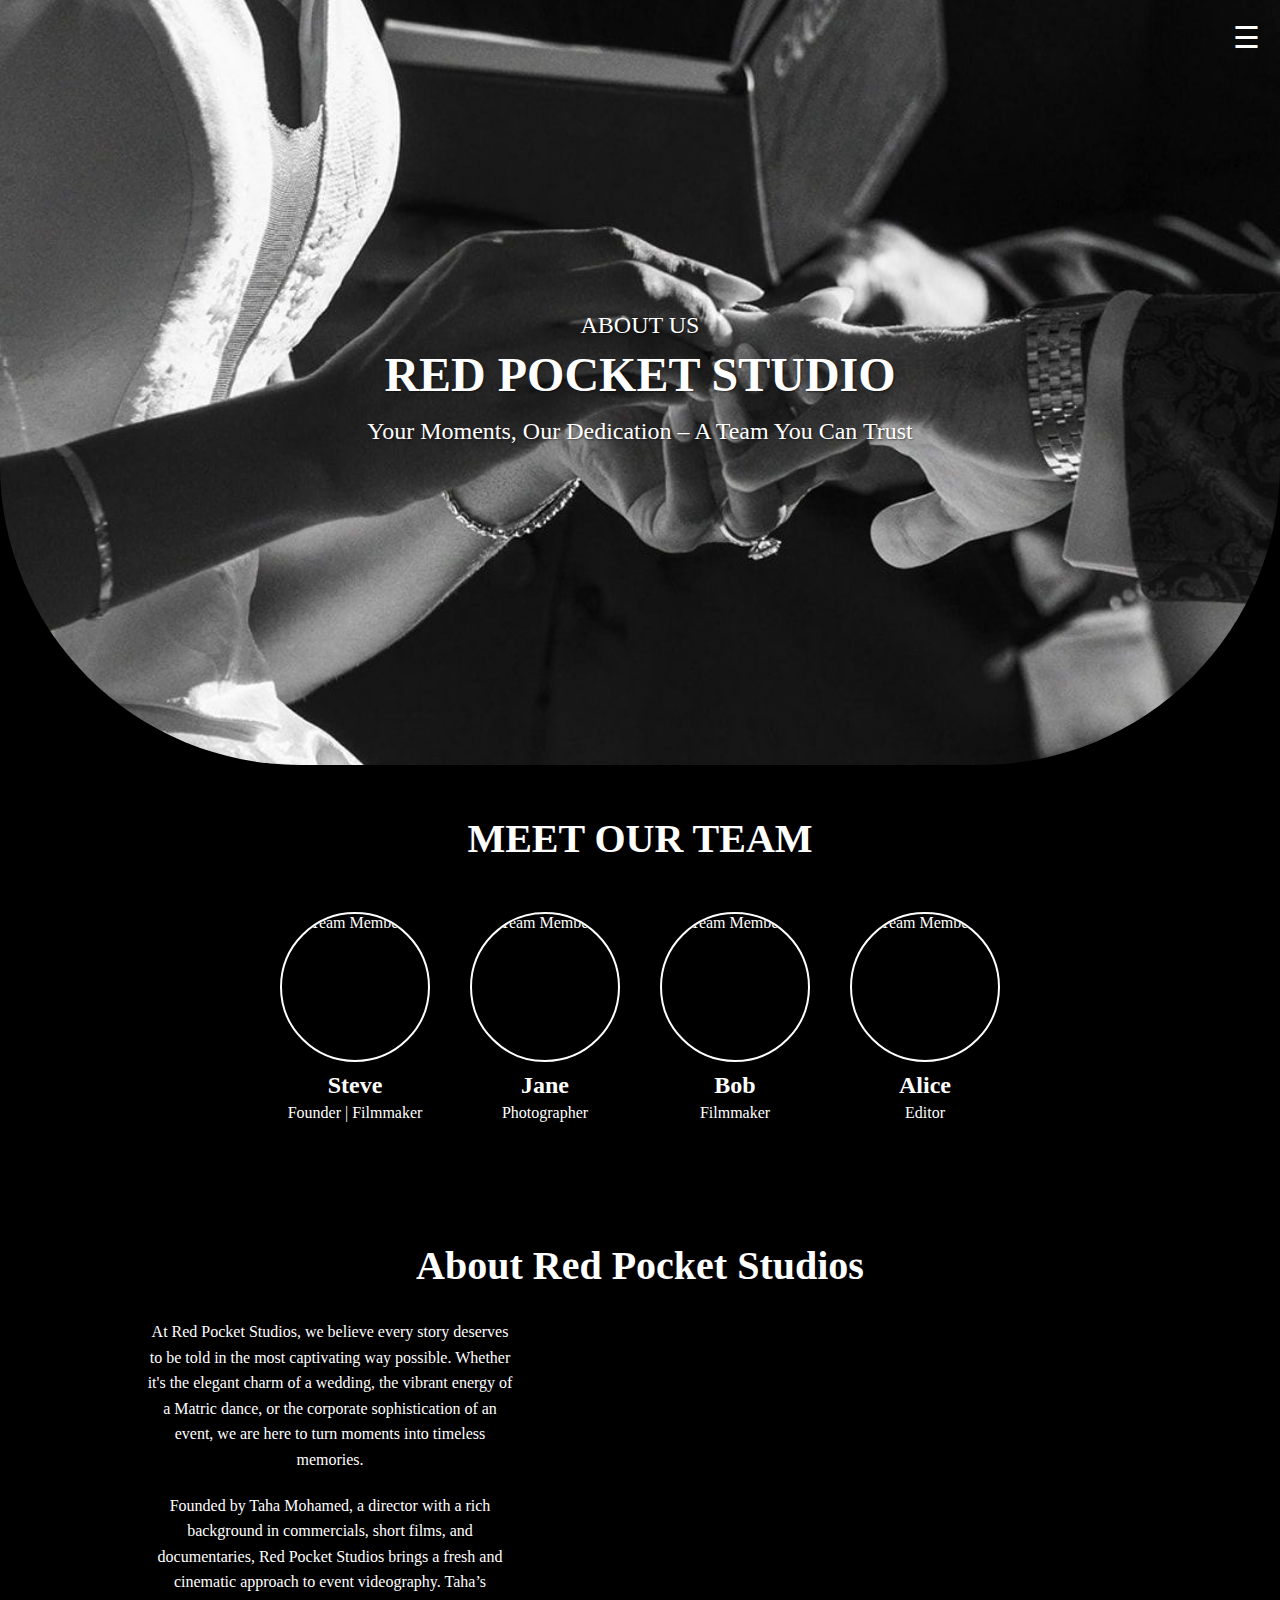
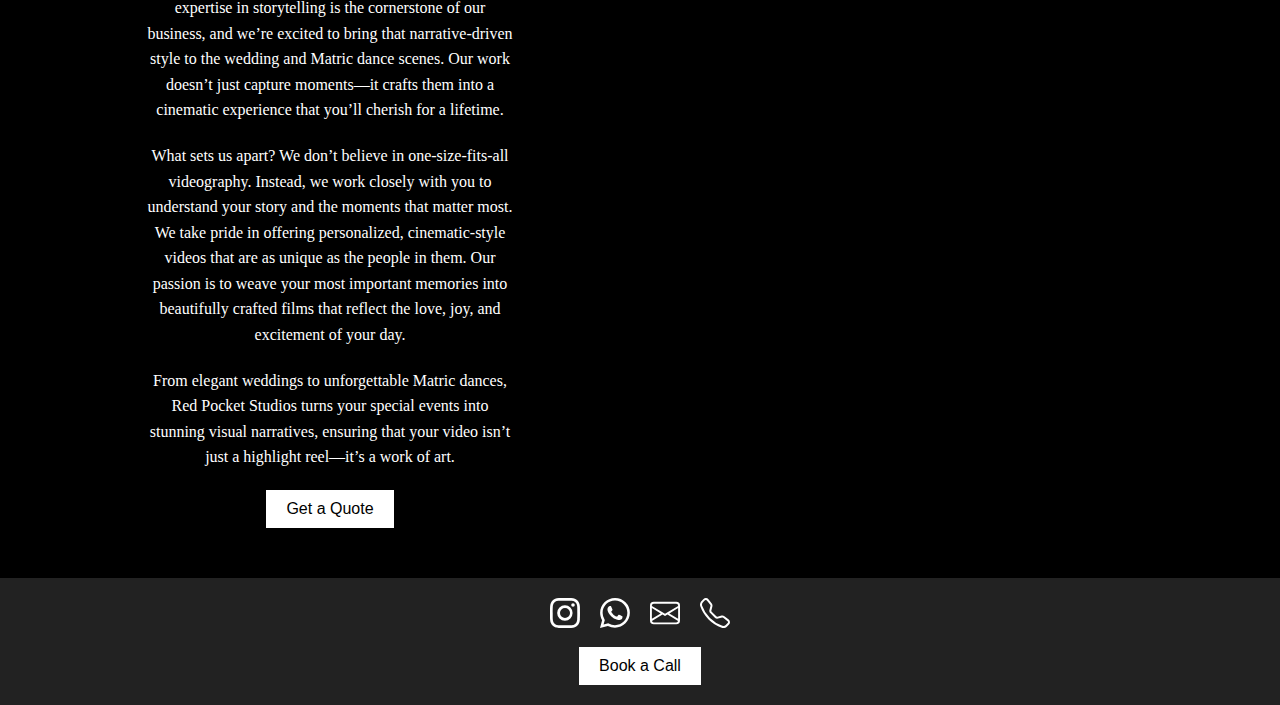
==== aboutus.html @ ab4dbc84 "yeh there is something wrong" ====
<!DOCTYPE html>
<html lang="en">
<head>
    <meta charset="UTF-8">
    <meta name="viewport" content="width=device-width, initial-scale=1.0">
    <title>About Us | Red Pocket Studio</title>
    <link rel="stylesheet" href="css/about.css">
</head>
<body>

    <!-- Hero Section -->
    <header class="hero">
        <div class="header-container">
            <p class="slogan">ABOUT US</p>
            <h1 class="title"> RED POCKET STUDIO</h1>
            <p class="slogan">Your Moments, Our Dedication – A Team You Can Trust</p>
        </div>

        <!-- Navigation -->
        <div class="hamburger" onclick="toggleNav()">&#9776;</div>
        <div id="navOverlay" class="overlay">
            <a href="javascript:void(0)" class="closebtn" onclick="toggleNav()">&times;</a>
            <div class="overlay-content">
                <a href="index.html">Home</a>
                <a href="aboutus.html">About Us</a>
                <a href="package.html">Packages</a>
                <a href="ourwork.html">Our Work</a>
                <a href="onlineweddinginvitation.html">Online Wedding Invitation</a>
                <a href="wireframes.html">Wireframes</a>
            </div>
        </div>
    </header>

    <!-- Meet Our Team Section -->
<section class="team-section">
    <h2 class="team-heading">MEET OUR TEAM</h2>
    <div class="team-container">
        <div class="team-member">
            <div class="profile-pic">
                <img src="../Assignment3-2540640/img/tm1.jpg" alt="Team Member 1">
            </div>
            <h3 class="member-name">Steve</h3>
            <p class="member-job">Founder | Filmmaker</p>
        </div>
        <div class="team-member">
            <div class="profile-pic">
                <img src="../Assignment3-2540640/img/tm2.JPG" alt="Team Member 2">
            </div>
            <h3 class="member-name">Jane</h3>
            <p class="member-job">Photographer</p>
        </div>
        <div class="team-member">
            <div class="profile-pic">
                <img src="../Assignment3-2540640/img/tm3.jpg" alt="Team Member 3">
            </div>
            <h3 class="member-name">Bob </h3>
            <p class="member-job">Filmmaker</p>
        </div>
        <div class="team-member">
            <div class="profile-pic">
                <img src="../Assignment3-2540640/img/tm4.JPG" alt="Team Member 4">
            </div>
            <h3 class="member-name">Alice </h3>
            <p class="member-job">Editor</p>
        </div>
    </div>
</section>

<!-- The actual about us  -->

<section class="about-section">
    <h2 class="about-heading">About Red Pocket Studios</h2>
    <div class="about-content">
        <div class="about-text">
            <p>
                At Red Pocket Studios, we believe every story deserves to be told in the most captivating way possible. Whether it's the elegant charm of a wedding, the vibrant energy of a Matric dance, or the corporate sophistication of an event, we are here to turn moments into timeless memories.
            </p>
            <p>
                Founded by Taha Mohamed, a director with a rich background in commercials, short films, and documentaries, Red Pocket Studios brings a fresh and cinematic approach to event videography. Taha’s expertise in storytelling is the cornerstone of our business, and we’re excited to bring that narrative-driven style to the wedding and Matric dance scenes. Our work doesn’t just capture moments—it crafts them into a cinematic experience that you’ll cherish for a lifetime.
            </p>
            <p>
                What sets us apart? We don’t believe in one-size-fits-all videography. Instead, we work closely with you to understand your story and the moments that matter most. We take pride in offering personalized, cinematic-style videos that are as unique as the people in them. Our passion is to weave your most important memories into beautifully crafted films that reflect the love, joy, and excitement of your day.
            </p>
            <p>
                From elegant weddings to unforgettable Matric dances, Red Pocket Studios turns your special events into stunning visual narratives, ensuring that your video isn’t just a highlight reel—it’s a work of art.
            </p>
            <button class="quote-btn" onclick="openForm()">Get a Quote</button>
        </div>
        <div class="about-video">
            <div class="video-container">
            <iframe 
                width="100%" 
                height="200%" 
                src="https://www.youtube.com/embed/3wDnIk5tuwY" 
                frameborder="0" 
                allow="accelerometer; autoplay; clipboard-write; encrypted-media; gyroscope; picture-in-picture" 
                frameborder="0" 
                allowfullscreen>
            </iframe>
        </div>
    </div>
</section>

<div id="quoteForm" class="form-overlay">
    <div class="form-content">
        <span class="closebtn" onclick="closeForm()">&times;</span>
        <div id="calendly-widget">
            <!-- Calendly inline widget will be inserted here -->
        </div>
    </div>
</div>


<!-- Footer -->
<footer>
    <div class="footer-content">
        
        <div class="social-links">
            <a href="https://instagram.com" target="_blank" aria-label="Instagram">
                <svg xmlns="http://www.w3.org/2000/svg" width="30" height="30" fill="currentColor" class="bi bi-instagram" viewBox="0 0 16 16">
                    <path d="M8 0C5.829 0 5.556.01 4.703.048 3.85.088 3.269.222 2.76.42a3.9 3.9 0 0 0-1.417.923A3.9 3.9 0 0 0 .42 2.76C.222 3.268.087 3.85.048 4.7.01 5.555 0 5.827 0 8.001c0 2.172.01 2.444.048 3.297.04.852.174 1.433.372 1.942.205.526.478.972.923 1.417.444.445.89.719 1.416.923.51.198 1.09.333 1.942.372C5.555 15.99 5.827 16 8 16s2.444-.01 3.298-.048c.851-.04 1.434-.174 1.943-.372a3.9 3.9 0 0 0 1.416-.923c.445-.445.718-.891.923-1.417.197-.509.332-1.09.372-1.942C15.99 10.445 16 10.173 16 8s-.01-2.445-.048-3.299c-.04-.851-.175-1.433-.372-1.941a3.9 3.9 0 0 0-.923-1.417A3.9 3.9 0 0 0 13.24.42c-.51-.198-1.092-.333-1.943-.372C10.443.01 10.172 0 7.998 0zm-.717 1.442h.718c2.136 0 2.389.007 3.232.046.78.035 1.204.166 1.486.275.373.145.64.319.92.599s.453.546.598.92c.11.281.24.705.275 1.485.039.843.047 1.096.047 3.231s-.008 2.389-.047 3.232c-.035.78-.166 1.203-.275 1.485a2.5 2.5 0 0 1-.599.919c-.28.28-.546.453-.92.598-.28.11-.704.24-1.485.276-.843.038-1.096.047-3.232.047s-2.39-.009-3.233-.047c-.78-.036-1.203-.166-1.485-.276a2.5 2.5 0 0 1-.92-.598 2.5 2.5 0 0 1-.6-.92c-.109-.281-.24-.705-.275-1.485-.038-.843-.046-1.096-.046-3.233s.008-2.388.046-3.231c.036-.78.166-1.204.276-1.486.145-.373.319-.64.599-.92s.546-.453.92-.598c.282-.11.705-.24 1.485-.276.738-.034 1.024-.044 2.515-.045zm4.988 1.328a.96.96 0 1 0 0 1.92.96.96 0 0 0 0-1.92m-4.27 1.122a4.109 4.109 0 1 0 0 8.217 4.109 4.109 0 0 0 0-8.217m0 1.441a2.667 2.667 0 1 1 0 5.334 2.667 2.667 0 0 1 0-5.334"/>
                </svg>
            </a>
            <a href="https://wa.me/your-number" target="_blank" aria-label="WhatsApp">
                <svg xmlns="http://www.w3.org/2000/svg" width="30" height="30" fill="currentColor" class="bi bi-whatsapp" viewBox="0 0 16 16">
                    <path d="M13.601 2.326A7.85 7.85 0 0 0 7.994 0C3.627 0 .068 3.558.064 7.926c0 1.399.366 2.76 1.057 3.965L0 16l4.204-1.102a7.9 7.9 0 0 0 3.79.965h.004c4.368 0 7.926-3.558 7.93-7.93A7.9 7.9 0 0 0 13.6 2.326zM7.994 14.521a6.6 6.6 0 0 1-3.356-.92l-.24-.144-2.494.654.666-2.433-.156-.251a6.56 6.56 0 0 1-1.007-3.505c0-3.626 2.957-6.584 6.591-6.584a6.56 6.56 0 0 1 4.66 1.931 6.56 6.56 0 0 1 1.928 4.66c-.004 3.639-2.961 6.592-6.592 6.592m3.615-4.934c-.197-.099-1.17-.578-1.353-.646-.182-.065-.315-.099-.445.099-.133.197-.513.646-.627.775-.114.133-.232.148-.43.05-.197-.1-.836-.308-1.592-.985-.59-.525-.985-1.175-1.103-1.372-.114-.198-.011-.304.088-.403.087-.088.197-.232.296-.346.1-.114.133-.198.198-.33.065-.134.034-.248-.015-.347-.05-.099-.445-1.076-.612-1.47-.16-.389-.323-.335-.445-.34-.114-.007-.247-.007-.38-.007a.73.73 0 0 0-.529.247c-.182.198-.691.677-.691 1.654s.71 1.916.81 2.049c.098.133 1.394 2.132 3.383 2.992.47.205.84.326 1.129.418.475.152.904.129 1.246.08.38-.058 1.171-.48 1.338-.943.164-.464.164-.86.114-.943-.049-.084-.182-.133-.38-.232"/>
                  </svg>
            </a>
            <a href="mailto:youremail@example.com" aria-label="Email">
                <svg xmlns="http://www.w3.org/2000/svg" width="30" height="30" fill="currentColor" class="bi bi-envelope" viewBox="0 0 16 16">
                    <path d="M0 4a2 2 0 0 1 2-2h12a2 2 0 0 1 2 2v8a2 2 0 0 1-2 2H2a2 2 0 0 1-2-2zm2-1a1 1 0 0 0-1 1v.217l7 4.2 7-4.2V4a1 1 0 0 0-1-1zm13 2.383-4.708 2.825L15 11.105zm-.034 6.876-5.64-3.471L8 9.583l-1.326-.795-5.64 3.47A1 1 0 0 0 2 13h12a1 1 0 0 0 .966-.741M1 11.105l4.708-2.897L1 5.383z"/>
                  </svg>
            </a>
            <a href="tel:+yourphonenumber">
                <svg xmlns="http://www.w3.org/2000/svg" width="30" height="30" fill="currentColor" class="bi bi-telephone" viewBox="0 0 16 16">
                    <path d="M3.654 1.328a.678.678 0 0 0-1.015-.063L1.605 2.3c-.483.484-.661 1.169-.45 1.77a17.6 17.6 0 0 0 4.168 6.608 17.6 17.6 0 0 0 6.608 4.168c.601.211 1.286.033 1.77-.45l1.034-1.034a.678.678 0 0 0-.063-1.015l-2.307-1.794a.68.68 0 0 0-.58-.122l-2.19.547a1.75 1.75 0 0 1-1.657-.459L5.482 8.062a1.75 1.75 0 0 1-.46-1.657l.548-2.19a.68.68 0 0 0-.122-.58zM1.884.511a1.745 1.745 0 0 1 2.612.163L6.29 2.98c.329.423.445.974.315 1.494l-.547 2.19a.68.68 0 0 0 .178.643l2.457 2.457a.68.68 0 0 0 .644.178l2.189-.547a1.75 1.75 0 0 1 1.494.315l2.306 1.794c.829.645.905 1.87.163 2.611l-1.034 1.034c-.74.74-1.846 1.065-2.877.702a18.6 18.6 0 0 1-7.01-4.42 18.6 18.6 0 0 1-4.42-7.009c-.362-1.03-.037-2.137.703-2.877z"/>
                  </svg>
            </a>
        </div>
        <button class="quote-btn" onclick="openForm()">Book a Call</button>
    </div>
</footer>

    <script src="jscript/about.js"></script>
    

</body>




</html>
---- css/about.css ----
/* Reset */
* {
    margin: 0;
    padding: 0;
    box-sizing: border-box;
}

body {
    background-color: black; 
    color: white; 
}

/* Hero Section Styling */
.hero {
    height: 85vh;
    background-image: url('../img/img1.JPG'); 
    background-size: cover;
    background-position: center;
    display: flex;
    flex-direction: column;
    justify-content: center;
    align-items: center;
    color: white;
    text-align: center;
    position: relative;
    overflow: hidden; 
    border-bottom-left-radius: 0 ;
    border-bottom-right-radius: 0; 
}

.header-container .slogan {
    font-size: 24px; 
    margin-bottom: 0.5rem;
    font-weight: 300;
    text-shadow: 1px 1px 2px rgba(0, 0, 0, 0.5);
}


.header-container .title {
    font-family: 'Italiana', serif;
    font-size: 48px;
    font-weight: bold;
    margin-bottom: 1rem;
    text-shadow: 1px 1px 2px rgba(0, 0, 0, 0.5);
}


/* Media query for larger screens */
@media (min-width: 768px) {
    .hero {
        border-bottom-left-radius: 300px; 
        border-bottom-right-radius: 300px; 
    }
}

/* Media query for smaller screens */
@media (max-width: 767px) {
    .hero {
        height: 70vh; 
        border-bottom-left-radius: 0; 
        border-bottom-right-radius: 0; 
    }

    .header-container .slogan {
        font-size: 1.2rem; 
    }

    .header-container .title {
        font-size: 2.5rem; 
    }
}

/* Hamburger Icon Styling */
.hamburger {
    position: absolute;
    top: 20px;
    right: 20px;
    font-size: 30px;
    cursor: pointer;
    color: white;
}

/* Overlay Menu */
.overlay {
    height: 100%;
    width: 0;
    position: fixed;
    top: 0;
    left: 0;
    background-color: rgba(52, 49, 49, 0.9);
    overflow-x: hidden;
    transition: 0.5s;
    z-index: 1000;
}

.overlay-content {
    position: relative;
    top: 25%;
    width: 100%;
    text-align: center;
}

.overlay-content a {
    padding: 10px;
    font-size: 25px;
    color: white;
    text-decoration: none;
    display: block;
    transition: 0.3s;
}

.overlay-content a:hover {
    color: gold;
}

.closebtn {
    color: white;
    position: absolute;
    top: 20px;
    right: 45px;
    font-size: 40px;
    cursor: pointer;
}

/* overlay for smaller screens */
@media (max-width: 767px) {
    .hamburger {
        font-size: 25px; 
        top: 15px; 
        right: 15px; 
    }

    .overlay-content a {
        font-size: 20px; 
    }

    .closebtn {
        top: 15px; 
        right: 30px; 
        font-size: 30px; 
    }
}

/* Quote button */
.quote-btn,
.footer-quote-btn {
    font-size: 16px;
    padding: 10px 20px;
    background-color: #ffffff;
    color: rgb(0, 0, 0);
    border: none;
    cursor: pointer;
    transition: background-color 0.3s;
}

.quote-btn:hover,
.footer-quote-btn:hover {
    background-color: #000000;
    color: rgb(255, 255, 255);
}

/* Overlay styles */
.form-overlay {
    display: none; /* Initially hidden */
    position: fixed; 
    top: 0; 
    left: 0;
    width: 100%;
    height: 100%;
    background-color: rgba(0, 0, 0, 0.8); /* Dark overlay */
    justify-content: center; /* Center content */
    align-items: center;
    z-index: 1000; 
}

.form-content {
    background-color: rgb(0, 0, 0); /* Black background */
    padding: 20px; 
    border-radius: 12px; 
    width: 90%; 
    max-width: 600px; 
    box-shadow: 0 4px 12px rgba(0, 0, 0, 0.2); 
    margin: 0 auto; 
}

@media (max-width: 768px) {
    .form-content {
        padding: 30px; 
        max-width: 90%; 
    }
}

@media (max-width: 480px) {
    .form-content {
        padding: 20px; 
        max-width: 95%; 
    }
}


/* Team Section Styles */
.team-section {
    padding: 50px 20px;
    text-align: center;
    background-color: #000000; 
}

.team-heading {
    font-size: 2.5rem;
    margin-bottom: 30px;
    color: #ffffff; 
}

.team-container {
    display: flex;
    justify-content: center;
    flex-wrap: wrap;
}

.team-member {
    margin: 20px;
    text-align: center;
}

.profile-pic {
    width: 150px; 
    height: 150px; 
    border-radius: 50%; 
    overflow: hidden; 
    border: 2px solid #fff; 
}

.profile-pic img {
    width: 100%;
    height: 100%;
    object-fit: cover; 
}

.member-name {
    font-size: 1.5rem;
    margin: 10px 0 5px;
    color: #ffffff; 
}

.member-job {
    font-size: 1rem;
    color: #ffffff; 
}

/* profile section for small device */
@media (max-width: 767px) {
    .team-heading {
        font-size: 2rem; 
        margin-bottom: 20px; 
    }

    .profile-pic {
        width: 120px;
        height: 120px; 
    }

    .member-name {
        font-size: 1.2rem; 
    }

    .member-job {
        font-size: 0.9rem; 
    }
}

/* About Section Styles */
.about-section {
    padding: 50px 20px;
    background-color: #000000; 
    color: #ffffff; 
}

.about-heading {
    font-size: 2.5rem;
    margin-bottom: 30px;
    text-align: center;
}

.about-content {
    display: flex;
    justify-content: center; 
    align-items: flex-start; 
    flex-wrap: wrap; 
    padding: 0 10%; /* Add padding for spacing from edges */
}

.about-text {
    flex: 1; 
    margin-right: 20px; /* Space between text and video */
    text-align: center; 
    line-height: 1.6; 
}

.about-text p {
    margin-bottom: 20px; 
}

.about-video {
    display: flex; 
    justify-content: center; 
    align-items: center; 
    flex: 0 0 300px; 
    margin-top: 20px; 
}

/* Container for the video */
.video-container {
    position: relative;
    width: 100%; 
    max-width: 600px; 
    padding-bottom: 75%; /* Aspect Ratio: 12:9 (75% = 9/12) */
    height: 0; 
    overflow: hidden;
   
}

.video-container iframe {
    position: absolute;
    top: 0;
    left: 0;
    width: 100%; 
    height: 100%; 
}

/* Responsive Design */
@media (max-width: 768px) {
    .about-content {
        flex-direction: column; 
        align-items: center; 
    }

    .about-text {
        margin-right: 0; 
        margin-bottom: 20px; 
    }

    .about-video {
        width: 100%; 
        max-width: 100%; 
        flex: none; 
    }

    .video-container {
        max-width: 100%; 
    }
}

@media (min-width: 769px) {
    .about-video {
        flex: 0 0 600px; 
    }
}

/* Footer */
footer {
    background-color: #222; 
    color: #fff; 
    padding: 20px 0; 
    text-align: center; 
}

.footer-content {
    max-width: 1200px; 
    margin: 0 auto; 
    padding: 0 20px; 
}

.social-links {
    display: flex; 
    justify-content: center; 
    gap: 20px; 
    margin-bottom: 15px; 
}

.social-links a {
    color: #fff; 
    text-decoration: none; 
    transition: color 0.3s; 
}

.social-links a:hover {
    color: #FFD700; 
}

.footer-content .contact-info {
    margin-top: 10px; 
    font-size: 14px; 
}

.footer-content .contact-info a {
    color: #fff; 
    text-decoration: underline; 
}
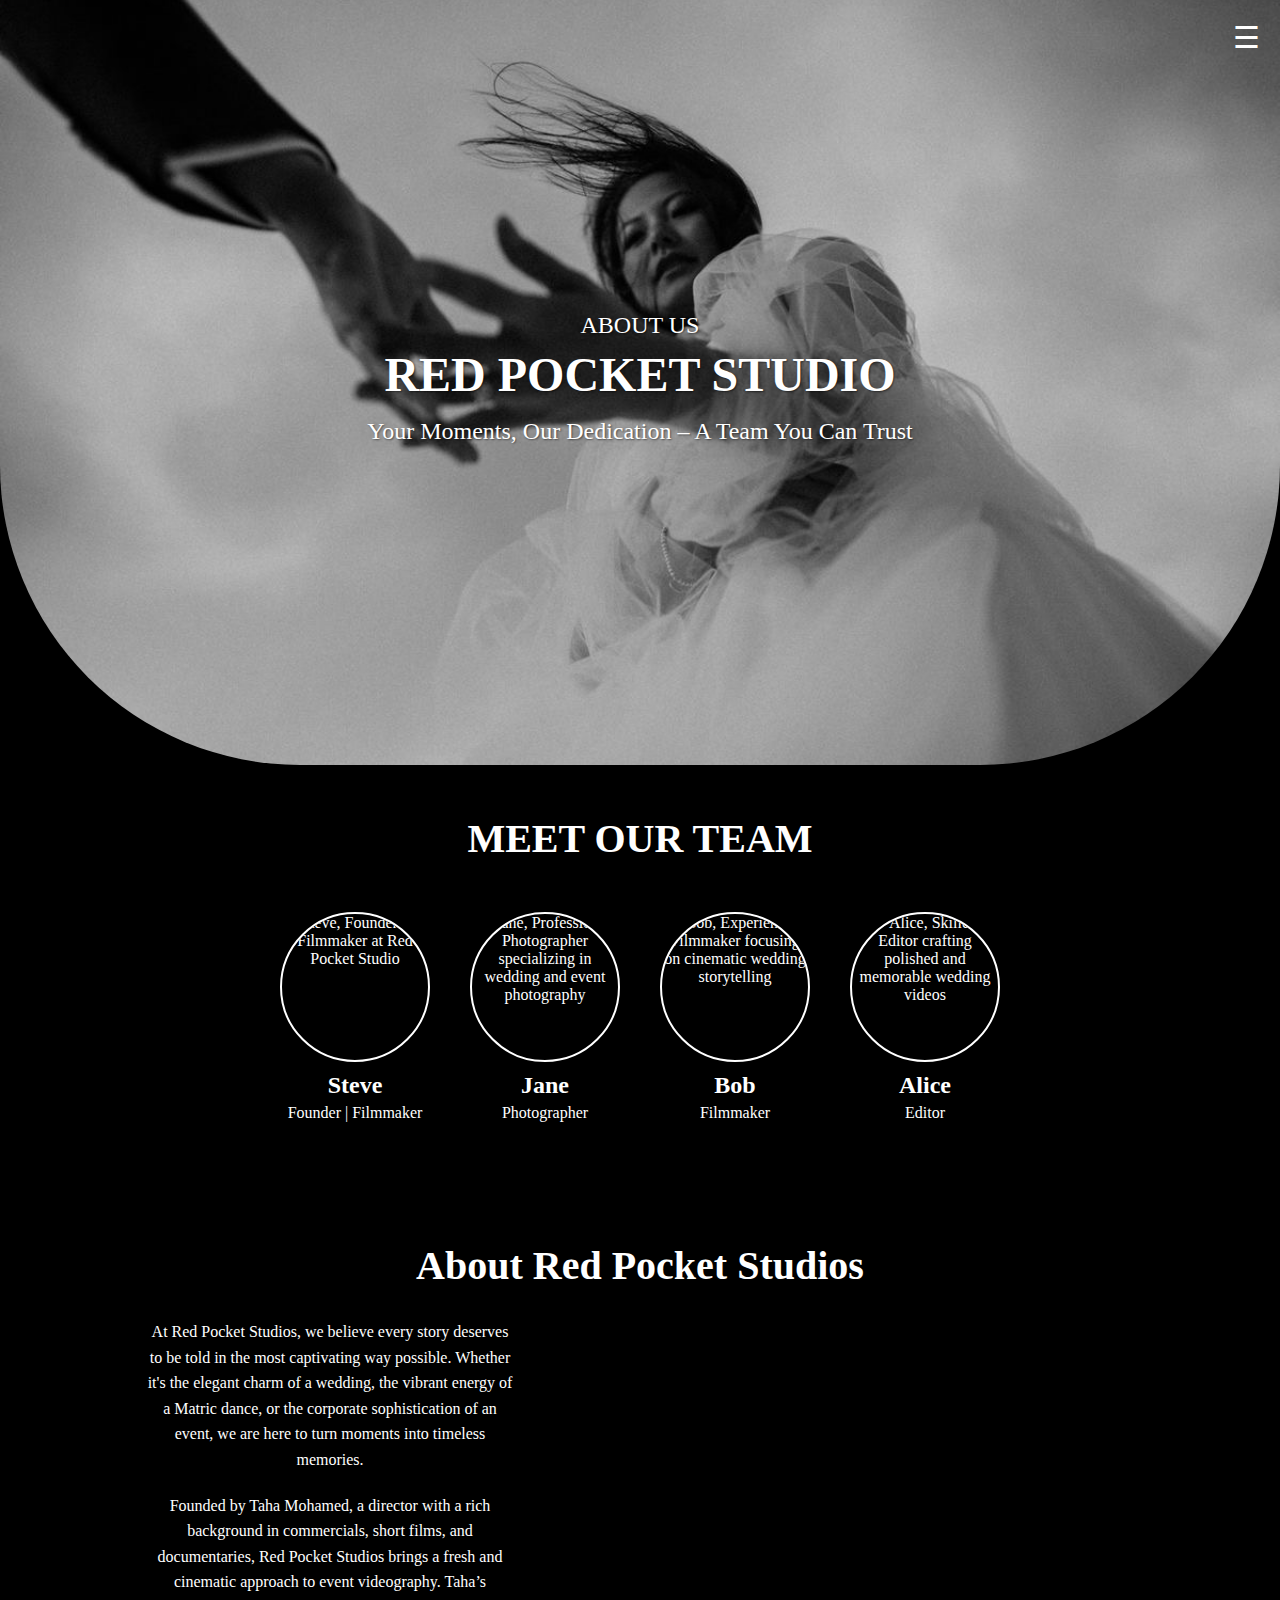
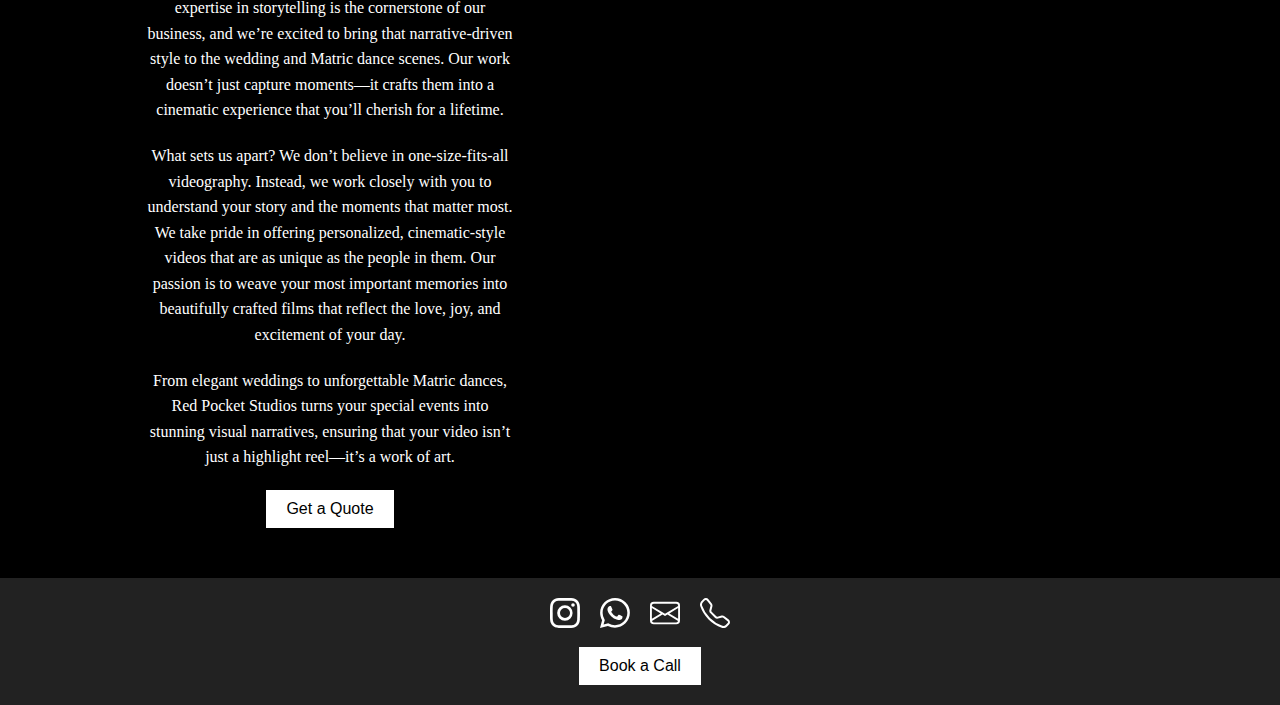
==== commit 3771fbe2: "Changing the Alt" ====
--- a/aboutus.html
+++ b/aboutus.html
@@ -16,20 +16,13 @@
             <p class="slogan">Your Moments, Our Dedication – A Team You Can Trust</p>
         </div>
 
-        <!-- Navigation -->
-        <div class="hamburger" onclick="toggleNav()">&#9776;</div>
-        <div id="navOverlay" class="overlay">
-            <a href="javascript:void(0)" class="closebtn" onclick="toggleNav()">&times;</a>
-            <div class="overlay-content">
-                <a href="index.html">Home</a>
-                <a href="aboutus.html">About Us</a>
-                <a href="package.html">Packages</a>
-                <a href="ourwork.html">Our Work</a>
-                <a href="onlineweddinginvitation.html">Online Wedding Invitation</a>
-                <a href="wireframes.html">Wireframes</a>
-            </div>
-        </div>
-    </header>
+         <!-- Hamburger Menu -->
+         <div class="hamburger" onclick="toggleNav()">&#9776;</div>
+         <div id="navOverlay" class="overlay">
+             <a href="javascript:void(0)" class="closebtn" onclick="toggleNav()">&times;</a>
+             <div class="overlay-content"></div>
+         </div>
+     </header>
 
     <!-- Meet Our Team Section -->
 <section class="team-section">
@@ -37,28 +30,28 @@
     <div class="team-container">
         <div class="team-member">
             <div class="profile-pic">
-                <img src="../Assignment3-2540640/img/tm1.jpg" alt="Team Member 1">
+                <img src="../Assignment3-2540640/img/tm1.jpg" alt="Steve, Founder and Filmmaker at Red Pocket Studio"> <!-- changed alt new one  -->
             </div>
             <h3 class="member-name">Steve</h3>
             <p class="member-job">Founder | Filmmaker</p>
         </div>
         <div class="team-member">
             <div class="profile-pic">
-                <img src="../Assignment3-2540640/img/tm2.JPG" alt="Team Member 2">
+                <img src="../Assignment3-2540640/img/tm2.JPG" alt="Jane, Professional Photographer specializing in wedding and event photography">
             </div>
             <h3 class="member-name">Jane</h3>
             <p class="member-job">Photographer</p>
         </div>
         <div class="team-member">
             <div class="profile-pic">
-                <img src="../Assignment3-2540640/img/tm3.jpg" alt="Team Member 3">
+                <img src="../Assignment3-2540640/img/tm3.jpg" alt="Bob, Experienced Filmmaker focusing on cinematic wedding storytelling">
             </div>
             <h3 class="member-name">Bob </h3>
             <p class="member-job">Filmmaker</p>
         </div>
         <div class="team-member">
             <div class="profile-pic">
-                <img src="../Assignment3-2540640/img/tm4.JPG" alt="Team Member 4">
+                <img src="../Assignment3-2540640/img/tm4.JPG" alt="Alice, Skilled Editor crafting polished and memorable wedding videos">
             </div>
             <h3 class="member-name">Alice </h3>
             <p class="member-job">Editor</p>
@@ -111,35 +104,8 @@
 </div>
 
 
-<!-- Footer -->
-<footer>
-    <div class="footer-content">
-        
-        <div class="social-links">
-            <a href="https://instagram.com" target="_blank" aria-label="Instagram">
-                <svg xmlns="http://www.w3.org/2000/svg" width="30" height="30" fill="currentColor" class="bi bi-instagram" viewBox="0 0 16 16">
-                    <path d="M8 0C5.829 0 5.556.01 4.703.048 3.85.088 3.269.222 2.76.42a3.9 3.9 0 0 0-1.417.923A3.9 3.9 0 0 0 .42 2.76C.222 3.268.087 3.85.048 4.7.01 5.555 0 5.827 0 8.001c0 2.172.01 2.444.048 3.297.04.852.174 1.433.372 1.942.205.526.478.972.923 1.417.444.445.89.719 1.416.923.51.198 1.09.333 1.942.372C5.555 15.99 5.827 16 8 16s2.444-.01 3.298-.048c.851-.04 1.434-.174 1.943-.372a3.9 3.9 0 0 0 1.416-.923c.445-.445.718-.891.923-1.417.197-.509.332-1.09.372-1.942C15.99 10.445 16 10.173 16 8s-.01-2.445-.048-3.299c-.04-.851-.175-1.433-.372-1.941a3.9 3.9 0 0 0-.923-1.417A3.9 3.9 0 0 0 13.24.42c-.51-.198-1.092-.333-1.943-.372C10.443.01 10.172 0 7.998 0zm-.717 1.442h.718c2.136 0 2.389.007 3.232.046.78.035 1.204.166 1.486.275.373.145.64.319.92.599s.453.546.598.92c.11.281.24.705.275 1.485.039.843.047 1.096.047 3.231s-.008 2.389-.047 3.232c-.035.78-.166 1.203-.275 1.485a2.5 2.5 0 0 1-.599.919c-.28.28-.546.453-.92.598-.28.11-.704.24-1.485.276-.843.038-1.096.047-3.232.047s-2.39-.009-3.233-.047c-.78-.036-1.203-.166-1.485-.276a2.5 2.5 0 0 1-.92-.598 2.5 2.5 0 0 1-.6-.92c-.109-.281-.24-.705-.275-1.485-.038-.843-.046-1.096-.046-3.233s.008-2.388.046-3.231c.036-.78.166-1.204.276-1.486.145-.373.319-.64.599-.92s.546-.453.92-.598c.282-.11.705-.24 1.485-.276.738-.034 1.024-.044 2.515-.045zm4.988 1.328a.96.96 0 1 0 0 1.92.96.96 0 0 0 0-1.92m-4.27 1.122a4.109 4.109 0 1 0 0 8.217 4.109 4.109 0 0 0 0-8.217m0 1.441a2.667 2.667 0 1 1 0 5.334 2.667 2.667 0 0 1 0-5.334"/>
-                </svg>
-            </a>
-            <a href="https://wa.me/your-number" target="_blank" aria-label="WhatsApp">
-                <svg xmlns="http://www.w3.org/2000/svg" width="30" height="30" fill="currentColor" class="bi bi-whatsapp" viewBox="0 0 16 16">
-                    <path d="M13.601 2.326A7.85 7.85 0 0 0 7.994 0C3.627 0 .068 3.558.064 7.926c0 1.399.366 2.76 1.057 3.965L0 16l4.204-1.102a7.9 7.9 0 0 0 3.79.965h.004c4.368 0 7.926-3.558 7.93-7.93A7.9 7.9 0 0 0 13.6 2.326zM7.994 14.521a6.6 6.6 0 0 1-3.356-.92l-.24-.144-2.494.654.666-2.433-.156-.251a6.56 6.56 0 0 1-1.007-3.505c0-3.626 2.957-6.584 6.591-6.584a6.56 6.56 0 0 1 4.66 1.931 6.56 6.56 0 0 1 1.928 4.66c-.004 3.639-2.961 6.592-6.592 6.592m3.615-4.934c-.197-.099-1.17-.578-1.353-.646-.182-.065-.315-.099-.445.099-.133.197-.513.646-.627.775-.114.133-.232.148-.43.05-.197-.1-.836-.308-1.592-.985-.59-.525-.985-1.175-1.103-1.372-.114-.198-.011-.304.088-.403.087-.088.197-.232.296-.346.1-.114.133-.198.198-.33.065-.134.034-.248-.015-.347-.05-.099-.445-1.076-.612-1.47-.16-.389-.323-.335-.445-.34-.114-.007-.247-.007-.38-.007a.73.73 0 0 0-.529.247c-.182.198-.691.677-.691 1.654s.71 1.916.81 2.049c.098.133 1.394 2.132 3.383 2.992.47.205.84.326 1.129.418.475.152.904.129 1.246.08.38-.058 1.171-.48 1.338-.943.164-.464.164-.86.114-.943-.049-.084-.182-.133-.38-.232"/>
-                  </svg>
-            </a>
-            <a href="mailto:youremail@example.com" aria-label="Email">
-                <svg xmlns="http://www.w3.org/2000/svg" width="30" height="30" fill="currentColor" class="bi bi-envelope" viewBox="0 0 16 16">
-                    <path d="M0 4a2 2 0 0 1 2-2h12a2 2 0 0 1 2 2v8a2 2 0 0 1-2 2H2a2 2 0 0 1-2-2zm2-1a1 1 0 0 0-1 1v.217l7 4.2 7-4.2V4a1 1 0 0 0-1-1zm13 2.383-4.708 2.825L15 11.105zm-.034 6.876-5.64-3.471L8 9.583l-1.326-.795-5.64 3.47A1 1 0 0 0 2 13h12a1 1 0 0 0 .966-.741M1 11.105l4.708-2.897L1 5.383z"/>
-                  </svg>
-            </a>
-            <a href="tel:+yourphonenumber">
-                <svg xmlns="http://www.w3.org/2000/svg" width="30" height="30" fill="currentColor" class="bi bi-telephone" viewBox="0 0 16 16">
-                    <path d="M3.654 1.328a.678.678 0 0 0-1.015-.063L1.605 2.3c-.483.484-.661 1.169-.45 1.77a17.6 17.6 0 0 0 4.168 6.608 17.6 17.6 0 0 0 6.608 4.168c.601.211 1.286.033 1.77-.45l1.034-1.034a.678.678 0 0 0-.063-1.015l-2.307-1.794a.68.68 0 0 0-.58-.122l-2.19.547a1.75 1.75 0 0 1-1.657-.459L5.482 8.062a1.75 1.75 0 0 1-.46-1.657l.548-2.19a.68.68 0 0 0-.122-.58zM1.884.511a1.745 1.745 0 0 1 2.612.163L6.29 2.98c.329.423.445.974.315 1.494l-.547 2.19a.68.68 0 0 0 .178.643l2.457 2.457a.68.68 0 0 0 .644.178l2.189-.547a1.75 1.75 0 0 1 1.494.315l2.306 1.794c.829.645.905 1.87.163 2.611l-1.034 1.034c-.74.74-1.846 1.065-2.877.702a18.6 18.6 0 0 1-7.01-4.42 18.6 18.6 0 0 1-4.42-7.009c-.362-1.03-.037-2.137.703-2.877z"/>
-                  </svg>
-            </a>
-        </div>
-        <button class="quote-btn" onclick="openForm()">Book a Call</button>
-    </div>
-</footer>
+<!-- moved  Footer -->
+
 
     <script src="jscript/about.js"></script>
     
--- a/css/about.css
+++ b/css/about.css
@@ -11,10 +11,12 @@
     color: white; 
 }
 
+
+
 /* Hero Section Styling */
 .hero {
     height: 85vh;
-    background-image: url('../img/img1.JPG'); 
+    background-image: url('../img/heroimg1.JPG'); 
     background-size: cover;
     background-position: center;
     display: flex;
@@ -88,7 +90,7 @@
     position: fixed;
     top: 0;
     left: 0;
-    background-color: rgba(52, 49, 49, 0.9);
+    background-color: rgba(0, 0, 0, 0.869);
     overflow-x: hidden;
     transition: 0.5s;
     z-index: 1000;
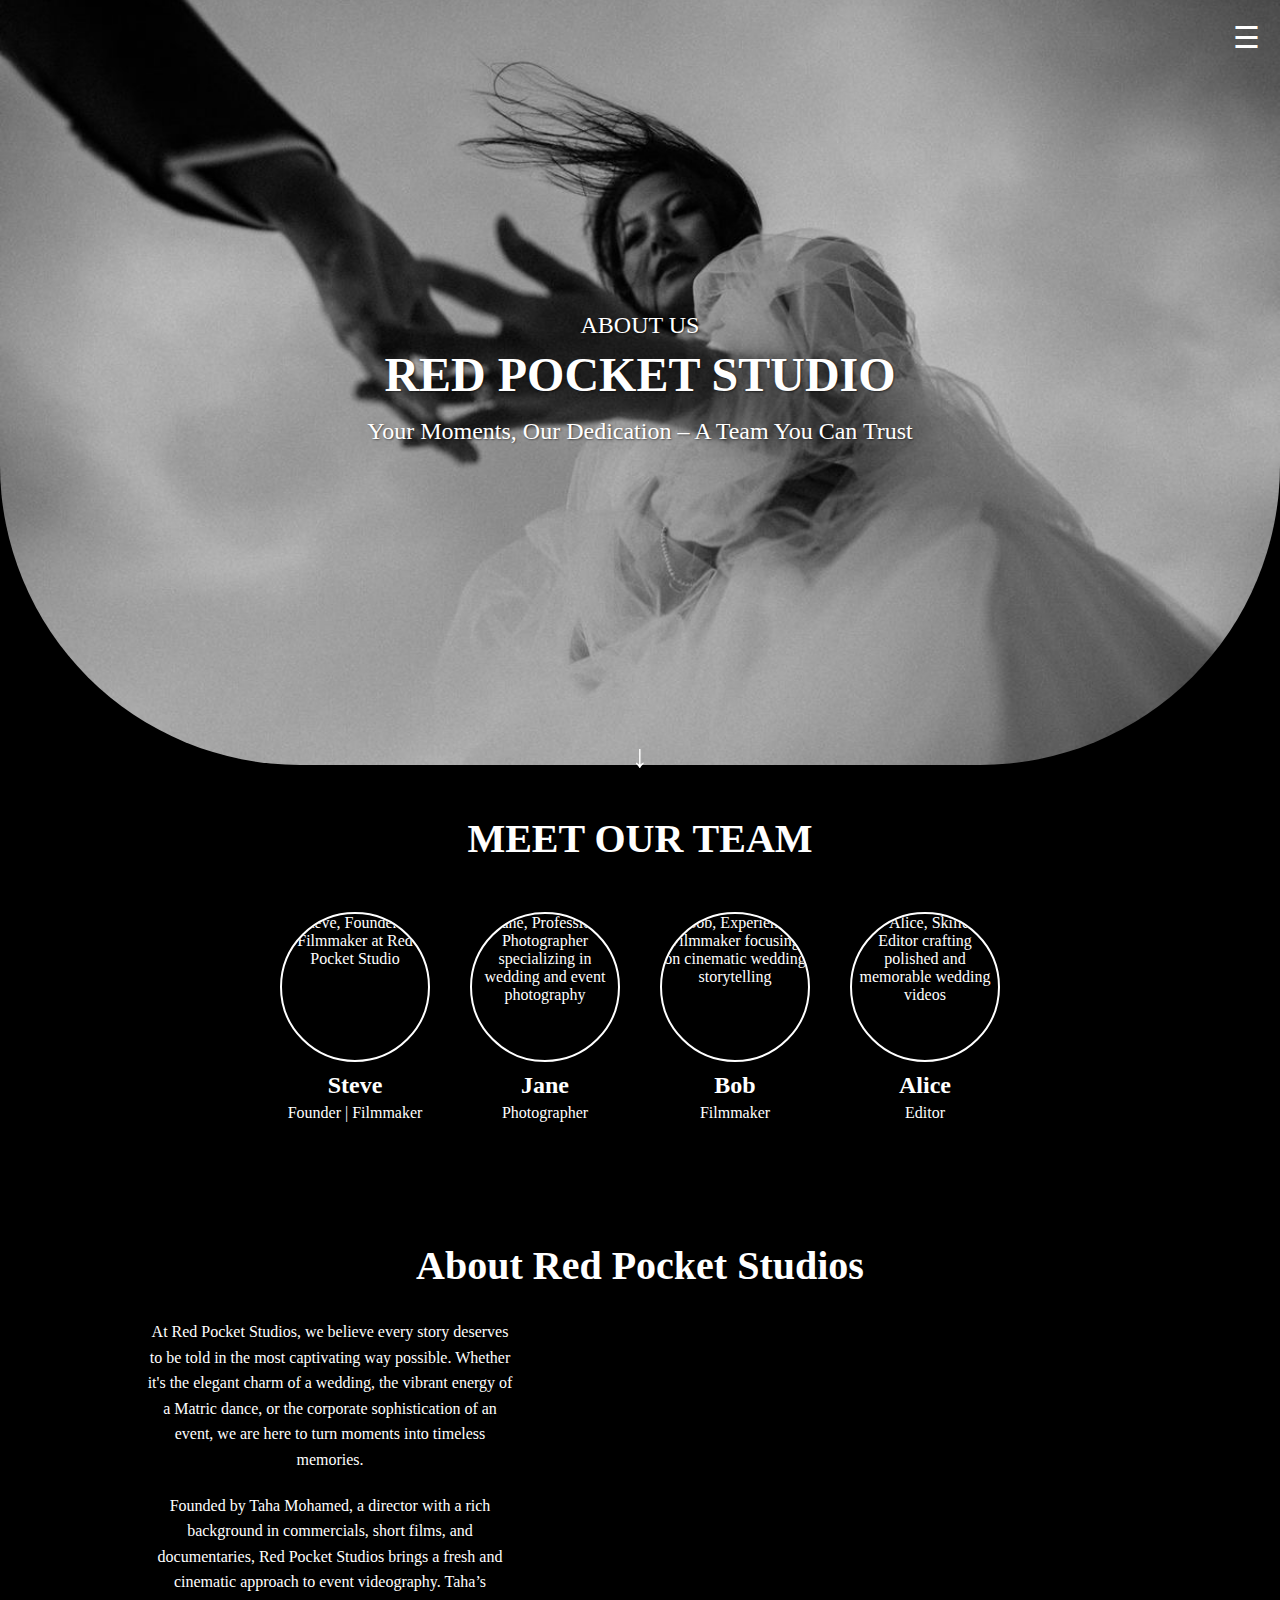
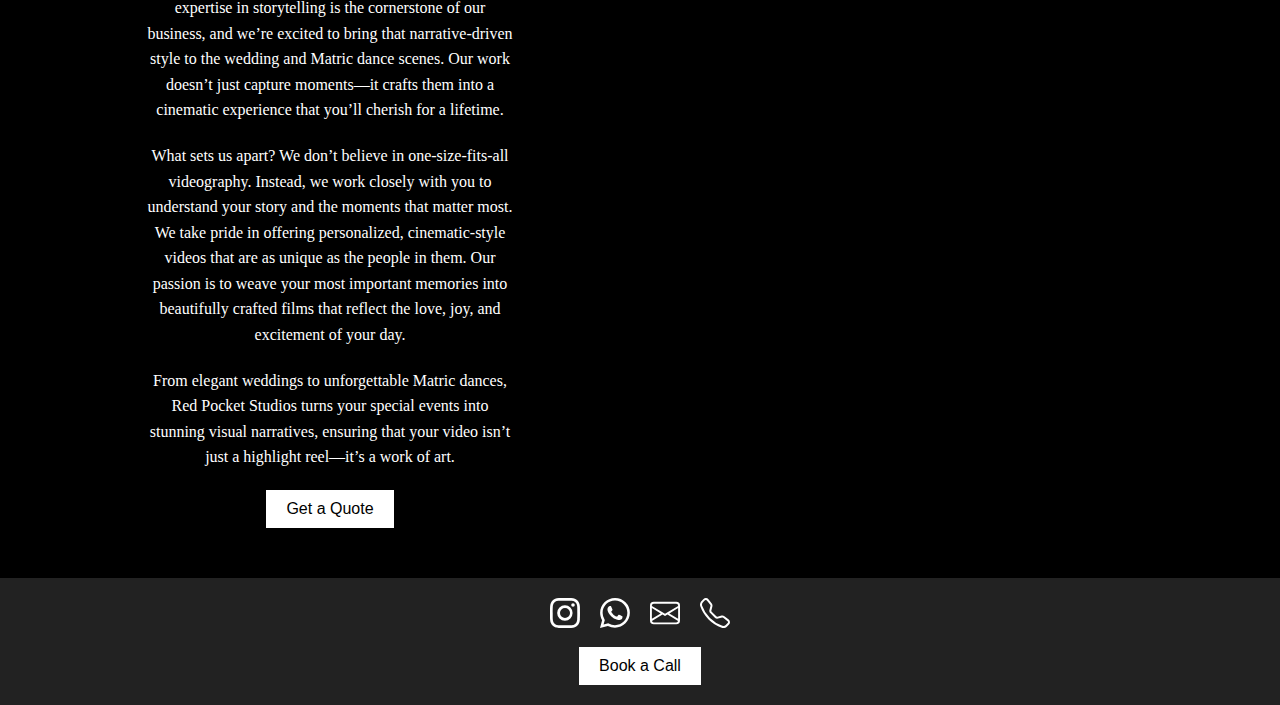
==== commit 8926e8a8: "Adding Scroll Indicator" ====
--- a/aboutus.html
+++ b/aboutus.html
@@ -5,7 +5,19 @@
     <meta name="viewport" content="width=device-width, initial-scale=1.0">
     <title>About Us | Red Pocket Studio</title>
     <link rel="stylesheet" href="css/about.css">
+
+        <!-- new added Meta Tags for SEO as suggested by Imaan   -->
+        <meta name="description" content="Learn about Red Pocket Studio, a team dedicated to capturing your most precious moments through cinematography and photography.">
+        <meta name="keywords" content="Red Pocket Studio, wedding videography, event photography, cinematography, storytelling">
+        
+        
+        <meta property="og:title" content="About Us | Red Pocket Studio">
+        <meta property="og:description" content="At Red Pocket Studio, we believe every story deserves to be told in the most captivating way possible. Learn about our mission and our dedicated team.">
+        <meta property="og:image" content="https://annayingyang.github.io/Assignment3-2540640/aboutus.html"> 
+        <meta property="og:url" content="https://annayingyang.github.io/Assignment3-2540640/aboutus.html">
+        <meta property="og:type" content="website">
 </head>
+
 <body>
 
     <!-- Hero Section -->
@@ -94,6 +106,8 @@
     </div>
 </section>
 
+
+
 <div id="quoteForm" class="form-overlay">
     <div class="form-content">
         <span class="closebtn" onclick="closeForm()">&times;</span>
@@ -102,6 +116,10 @@
         </div>
     </div>
 </div>
+
+<div class="scroll-indicator">
+    <span>&#8595;</span> 
+</div> 
 
 
 <!-- moved  Footer -->
--- a/css/about.css
+++ b/css/about.css
@@ -359,6 +359,50 @@
     }
 }
 
+/*scroll section*/
+
+@keyframes bounce {
+    0%, 20%, 50%, 80%, 100% {
+        transform: translateY(0);
+    }
+    40% {
+        transform: translateY(-10px); 
+    }
+    60% {
+        transform: translateY(-5px); 
+    }
+}
+
+.scroll-indicator {
+    position: fixed; 
+    bottom: 125px;   
+    left: 50%;      
+    transform: translateX(-50%); 
+    font-size: 2rem; 
+    color: #fff; 
+    opacity: 1; 
+    transition: opacity 0.5s; 
+    z-index: 1000;
+    animation: bounce 1s infinite; 
+    transition: opacity 0.5s; 
+}
+
+/* Hide the scroll indicator when scrolling */
+body {
+    height: 200vh; 
+}
+
+body.scrolled .scroll-indicator {
+    opacity: 0; 
+}
+
+@media (max-width: 600px) {
+    .scroll-indicator {
+        font-size: 2.5rem; 
+        bottom: 15px; 
+    }
+}
+
 /* Footer */
 footer {
     background-color: #222; 
